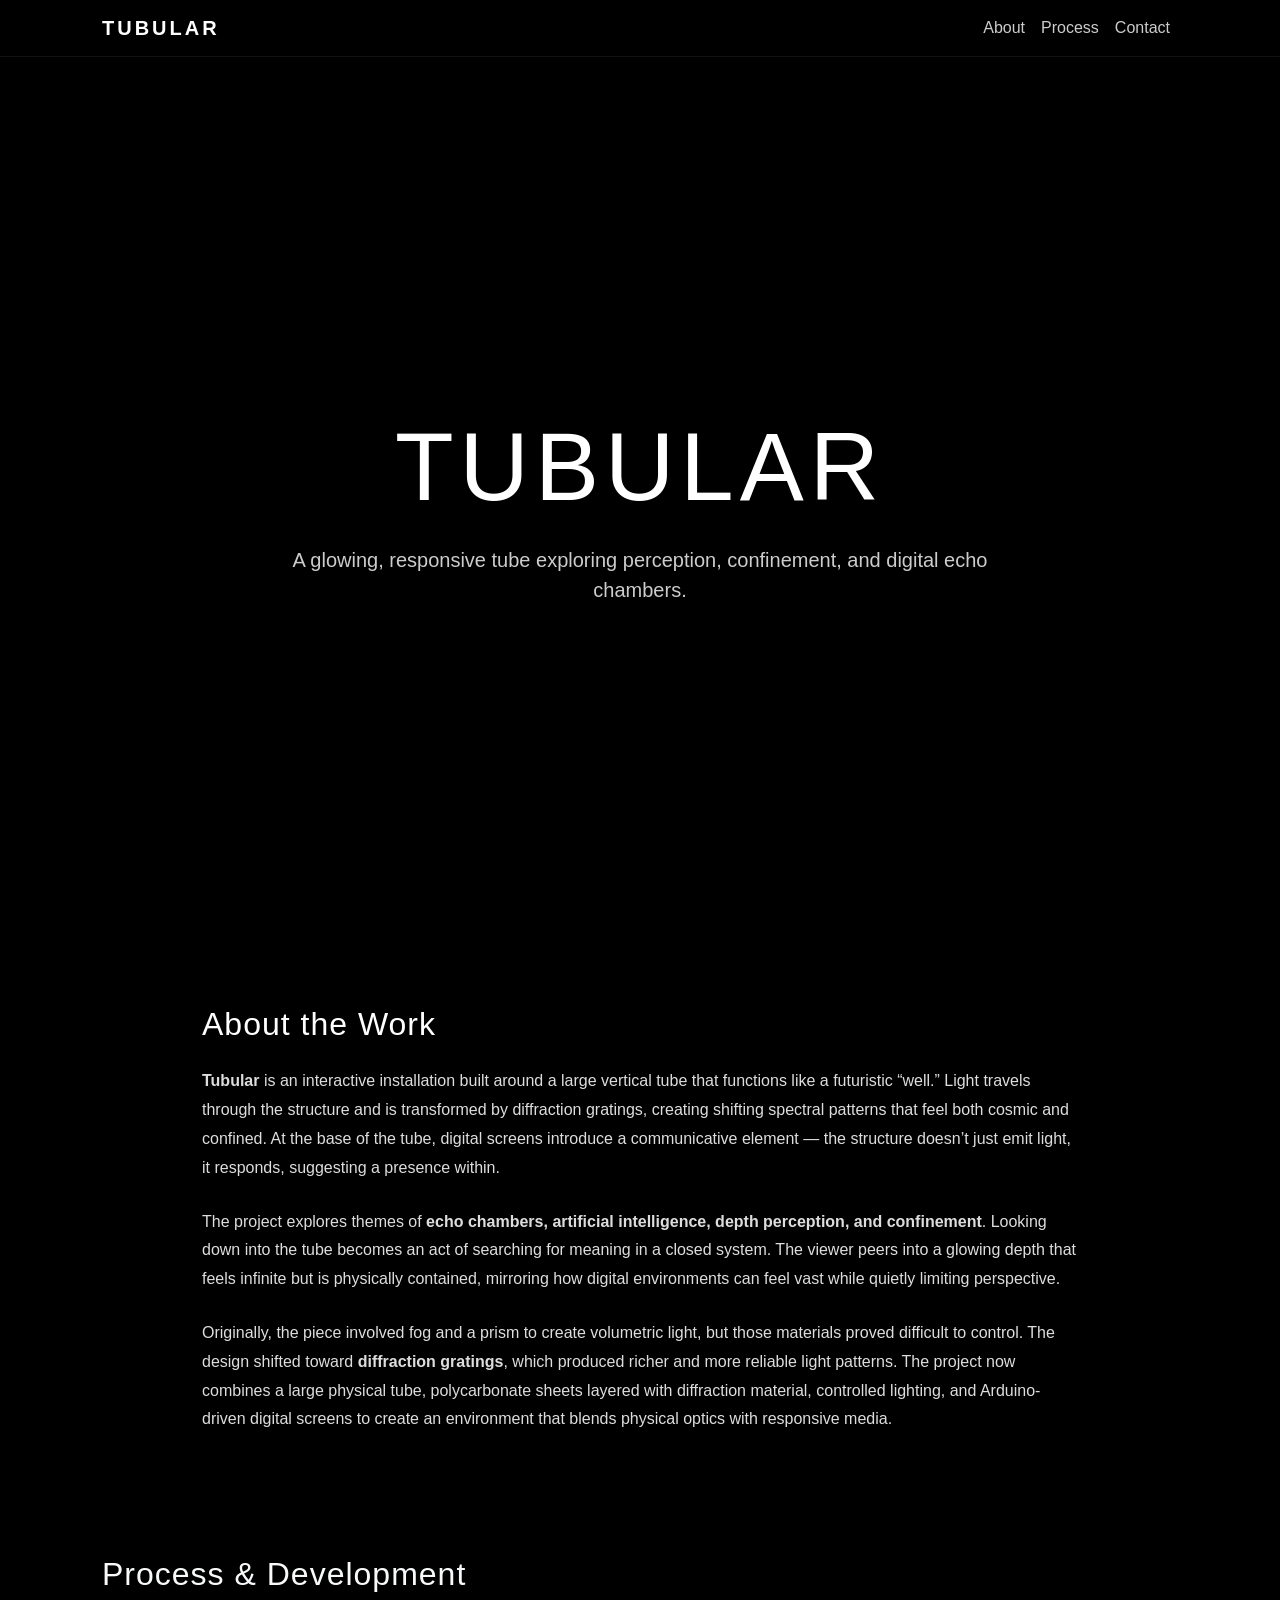
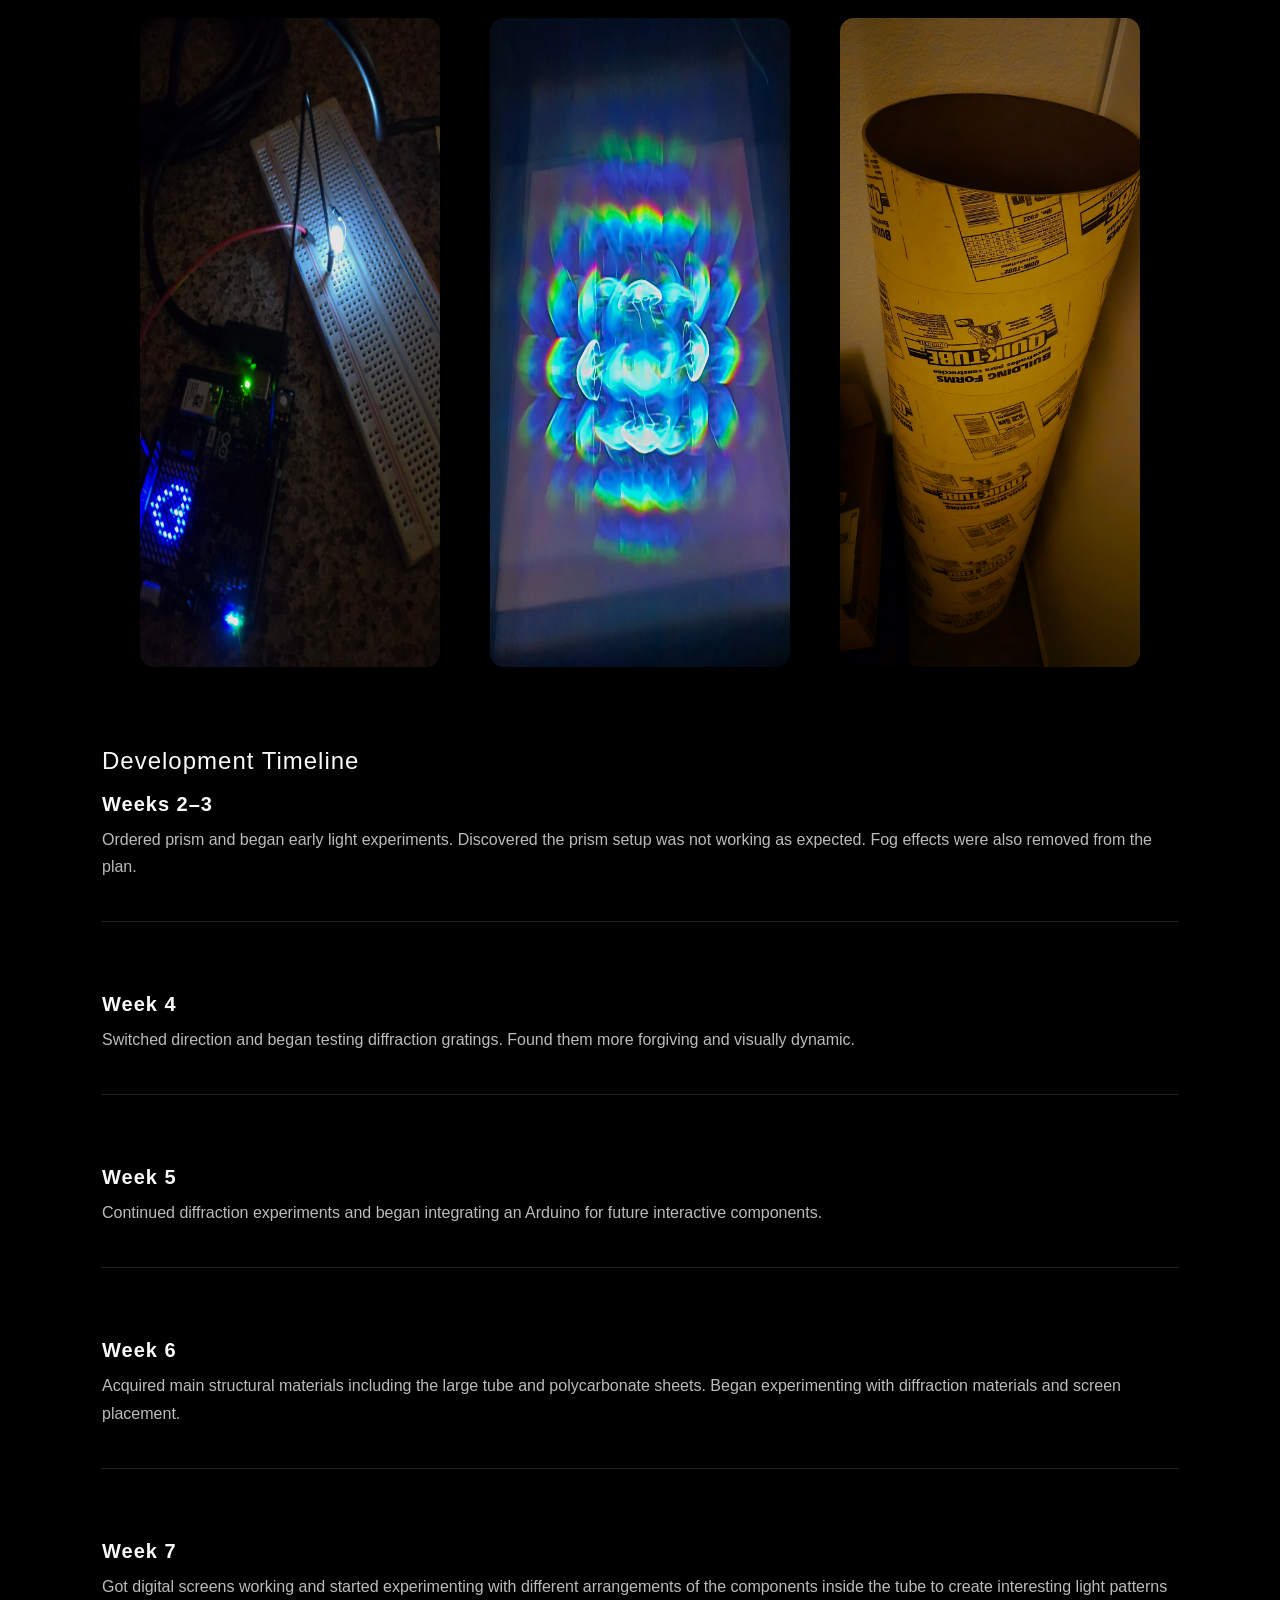
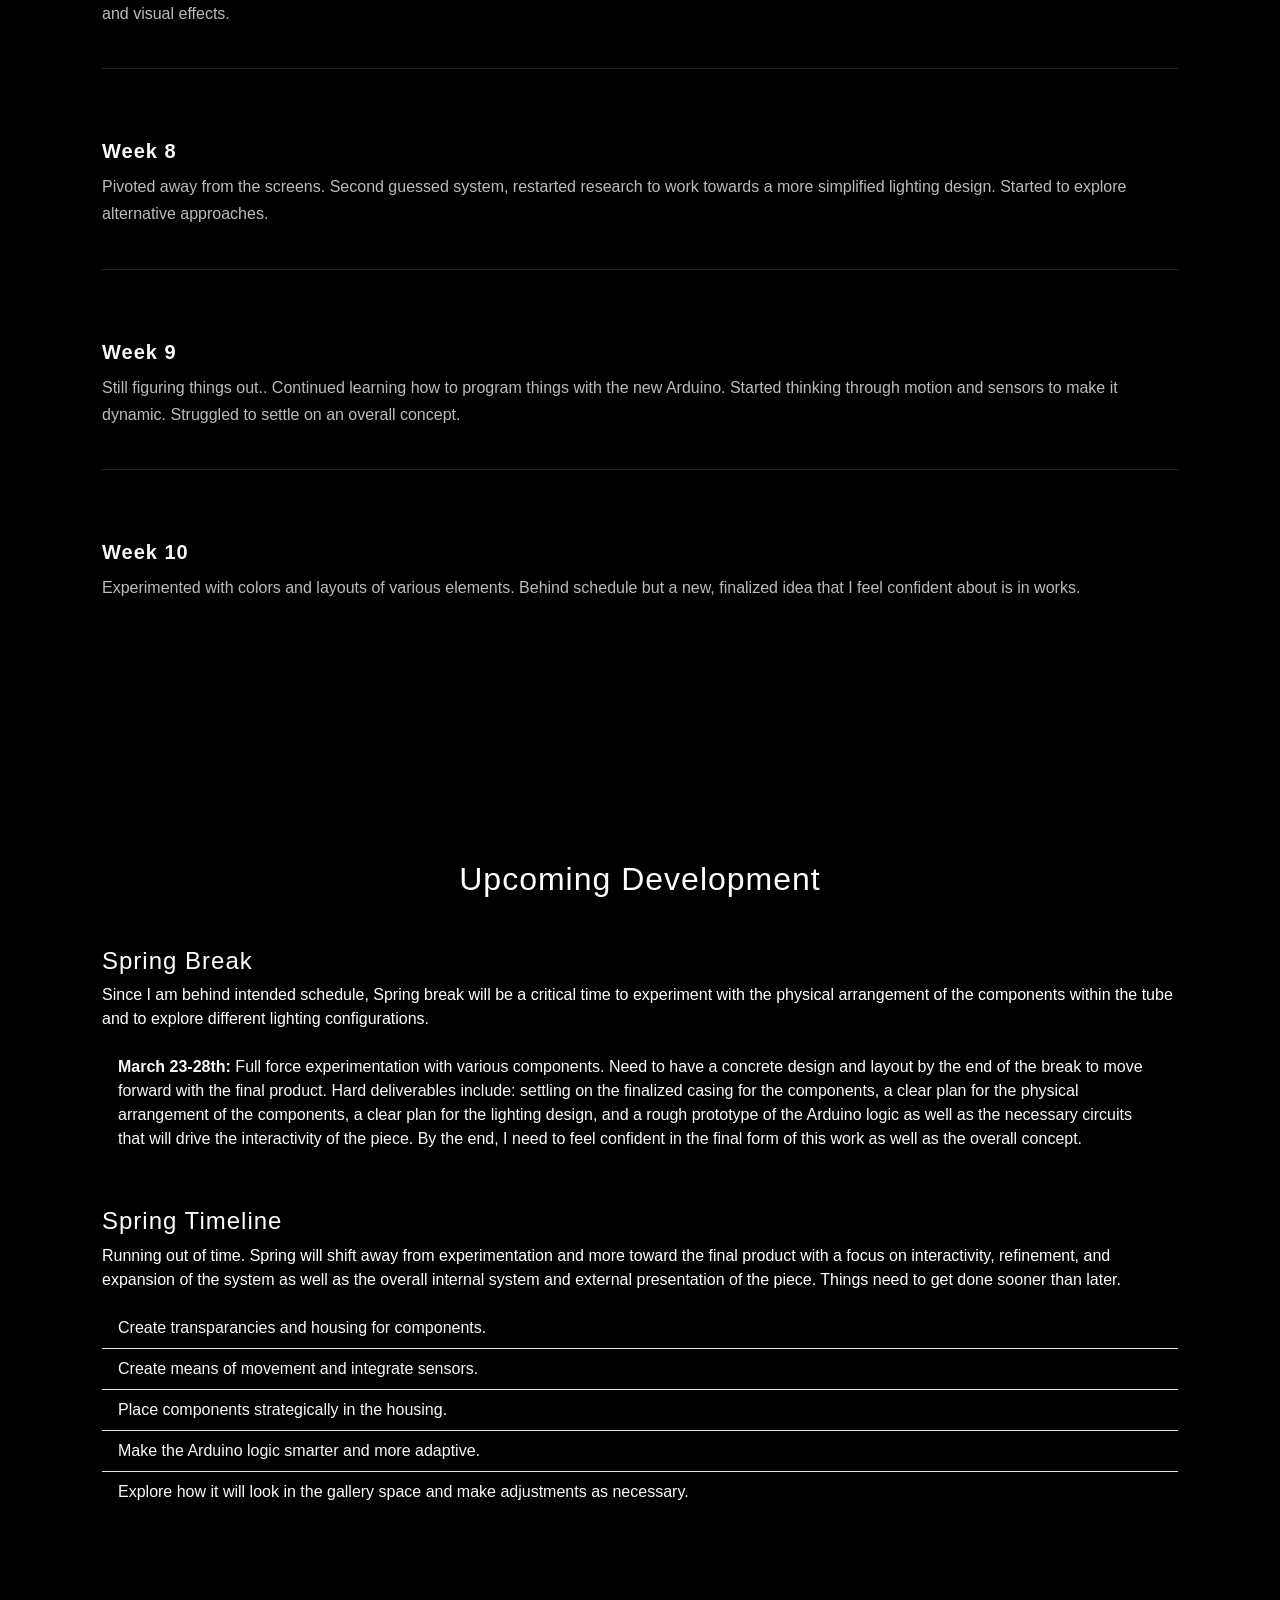
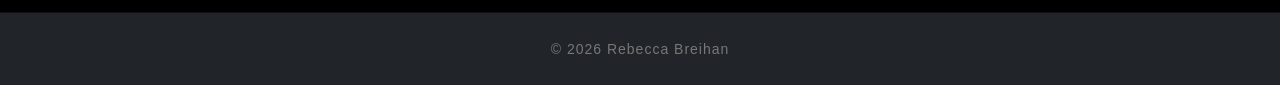
==== docs/index.html @ 59242941 "Add files via upload" ====
<!DOCTYPE html>
<html lang="en">
<head>
  <meta charset="UTF-8">
  <title>TUBULAR</title>
  <meta name="viewport" content="width=device-width, initial-scale=1">
  <link href="https://cdn.jsdelivr.net/npm/bootstrap@5.3.2/dist/css/bootstrap.min.css" rel="stylesheet">
  <link rel="stylesheet" href="styles.css">
</head>

<body>

<!-- NAVBAR -->
<nav class="navbar navbar-expand-lg navbar-dark bg-dark sticky-top">
  <div class="container">
    <a class="navbar-brand" href="#">TUBULAR</a>
    <button class="navbar-toggler" type="button" data-bs-toggle="collapse" data-bs-target="#navMenu">
      <span class="navbar-toggler-icon"></span>
    </button>
    <div class="collapse navbar-collapse" id="navMenu">
      <ul class="navbar-nav ms-auto">
        <li class="nav-item"><a class="nav-link" href="#about">About</a></li>
        <li class="nav-item"><a class="nav-link" href="#process">Process</a></li>
        <li class="nav-item"><a class="nav-link" href="#contact">Contact</a></li>
      </ul>
    </div>
  </div>
</nav>

<!-- HERO / COVER -->
<header class="hero">
  <div class="hero-overlay">
    <div class="container text-center hero-content">
      <h1 class="display-1">TUBULAR</h1>
      <p class="lead">A glowing, responsive tube exploring perception, confinement, and digital echo chambers.</p>
    </div>
  </div>
</header>


<!-- ABOUT THE WORK (WHAT / WHY / HOW COMBINED) -->
<section id="about" class="py-5">
  <div class="container">
    <h2 class="mb-4">About the Work</h2>

    <p>
      <strong>Tubular</strong> is an interactive installation built around a large vertical tube that functions like a futuristic “well.” 
      Light travels through the structure and is transformed by diffraction gratings, creating shifting spectral patterns that feel both 
      cosmic and confined. At the base of the tube, digital screens introduce a communicative element — the structure doesn’t just emit light, 
      it responds, suggesting a presence within.
    </p>

    <p>
      The project explores themes of <strong>echo chambers, artificial intelligence, depth perception, and confinement</strong>. 
      Looking down into the tube becomes an act of searching for meaning in a closed system. The viewer peers into a glowing depth that 
      feels infinite but is physically contained, mirroring how digital environments can feel vast while quietly limiting perspective.
    </p>

    <p>
      Originally, the piece involved fog and a prism to create volumetric light, but those materials proved difficult to control. 
      The design shifted toward <strong>diffraction gratings</strong>, which produced richer and more reliable light patterns. 
      The project now combines a large physical tube, polycarbonate sheets layered with diffraction material, controlled lighting, 
      and Arduino-driven digital screens to create an environment that blends physical optics with responsive media.
    </p>
  </div>
</section>


<!-- PROCESS -->
<section id="process" class="py-5 bg-black text-light">
  <div class="container">

    <h2 class="mb-4">Process & Development</h2>

    <!-- MANUALLY SCALED IMAGES -->
    <div class="process-images">
      <img src="update_2_arduino.jpg" class="process-img" alt="Early prism experiments">
      <img src="update_3_experiments.jpg" class="process-img" alt="Diffraction grating tests">
      <img src="update_3_tube.jpg" class="process-img" alt="Tube structure and materials">
    </div>

    <h4 class="mt-5 mb-3">Development Timeline</h4>

    <!-- Custom timeline (no Bootstrap list-group) -->
    <div class="timeline-item">
      <h5>Weeks 2–3</h5>
      <p>Ordered prism and began early light experiments. Discovered the prism setup was not working as expected. Fog effects were also removed from the plan.</p>
    </div>

    <div class="timeline-item">
      <h5>Week 4</h5>
      <p>Switched direction and began testing diffraction gratings. Found them more forgiving and visually dynamic.</p>
    </div>

    <div class="timeline-item">
      <h5>Week 5</h5>
      <p>Continued diffraction experiments and began integrating an Arduino for future interactive components.</p>
    </div>

    <div class="timeline-item">
      <h5>Week 6</h5>
      <p>Acquired main structural materials including the large tube and polycarbonate sheets. Began experimenting with diffraction materials and screen placement.</p>
    </div>

    <div class="timeline-item">
      <h5>Week 7</h5>
      <p>Got digital screens working and started experimenting with different arrangements of the components inside the tube to create interesting light patterns and visual effects.</p>
    </div>
    
    <div class="timeline-item">
      <h5>Week 8</h5>
      <p>Pivoted away from the screens. Second guessed system, restarted research to work towards a more simplified lighting design. Started to explore alternative approaches.</p>
    </div>

    <div class="timeline-item">
      <h5>Week 9</h5>
      <p>Still figuring things out.. Continued learning how to program things with the new Arduino. Started thinking through motion and sensors to make it dynamic. Struggled to settle on an overall concept.</p>
    </div>

    <div class="timeline-item">
      <h5>Week 10</h5>
      <p>Experimented with colors and layouts of various elements. Behind schedule but a new, finalized idea that I feel confident about is in works.</p>
    </div>

  </div>
</section>

<section id="upcoming">
  <div class="container">
    <h2 class="mb-5 text-center">Upcoming Development</h2>

    <!-- WINTER -->
    <h4 class="mt-4">Spring Break</h4>

    <p>
      Since I am behind intended schedule, Spring break will be a critical time to experiment with the physical arrangement of the components within the tube and to explore different lighting configurations.
    </p>

    <ul class="list-group list-group-flush mb-5">
      <li class="list-group-item bg-black text-light">
        <strong>March 23-28th:</strong> Full force experimentation with various components. Need to have a concrete design and layout by the end of the break to move forward with the final product.
        Hard deliverables include: settling on the finalized casing for the components, a clear plan for the physical arrangement of the components, a clear plan for the lighting design, and a rough 
        prototype of the Arduino logic as well as the necessary circuits that will drive the interactivity of the piece. By the end, I need to feel confident in the final form of this work as well as 
        the overall concept.
      </li>
    </ul>


    <!-- SPRING -->
    <h4>Spring Timeline</h4>

    <p>
      Running out of time. Spring will shift away from experimentation and more toward the final product with a focus on interactivity,
      refinement, and expansion of the system as well as the overall internal system and external presentation of the piece. Things need to get done sooner than later.
    </p>

    <ul class="list-group list-group-flush">
      <li class="list-group-item bg-black text-light">
        Create transparancies and housing for components.
      </li>
      <li class="list-group-item bg-black text-light">
        Create means of movement and integrate sensors.
      </li>
      <li class="list-group-item bg-black text-light">
        Place components strategically in the housing.
      </li>
      <li class="list-group-item bg-black text-light">
        Make the Arduino logic smarter and more adaptive.
      </li>
      <li class="list-group-item bg-black text-light">
        Explore how it will look in the gallery space and make adjustments as necessary.
      </li>
    </ul>

  </div>
</section>


<!-- FOOTER -->
<footer class="py-4 bg-dark text-light text-center">
  <small>© 2026 Rebecca Breihan</small>
</footer>

<!-- Bootstrap JS -->
<script src="https://cdn.jsdelivr.net/npm/bootstrap@5.3.2/dist/js/bootstrap.bundle.min.js"></script>
</body>
</html>
---- docs/styles.css ----
* {
  box-sizing: border-box;
}

html, body {
  margin: 0;
  padding: 0;
  background-color: black;
  color: white;
  font-family: Arial, Helvetica, sans-serif;
  scroll-behavior: smooth;
}

section {
  background-color: black !important;
  color: white;
  padding: 100px 0;
}

.container {
  max-width: 1100px;
}

h1, h2, h3, h4, h5 {
  letter-spacing: 1px;
}

/* navbar*/

.navbar {
  background-color: rgba(0, 0, 0, 0.95) !important;
  border-bottom: 1px solid #111;
}

.navbar-brand {
  letter-spacing: 3px;
  font-weight: bold;
}

.nav-link {
  color: #ccc !important;
  transition: color 0.3s ease;
}

.nav-link:hover {
  color: white !important;
}

/* hero section */

.hero {
  height: 100vh;
  background: url("hero.jpg") center center / cover no-repeat;
  position: relative;
  display: flex;
  align-items: center;
  justify-content: center;
}

.hero-overlay {
  background: rgba(0, 0, 0, 0.65);
  width: 100%;
  height: 100%;
  display: flex;
  align-items: center;
  justify-content: center;
}

.hero-content {
  text-align: center;
}

.hero-content h1 {
  font-size: clamp(3rem, 8vw, 6rem);
  letter-spacing: 6px;
  margin-bottom: 20px;
}

.hero-content p {
  font-size: 1.25rem;
  max-width: 700px;
  margin: auto;
  color: #ccc;
}

/* about */

#about {
  max-width: 900px;
  margin: auto;
  line-height: 1.8;
}

#about p {
  color: #ddd;
  margin-bottom: 25px;
}

/* process images */

.process-images {
  display: flex;
  justify-content: center;
  gap: 50px;
  flex-wrap: wrap;
  margin-bottom: 80px;
}

/*image scaling */
.process-img {
  width: 300px;
  height: auto;
  border-radius: 14px;
  transition: transform 0.4s ease, opacity 0.4s ease;
  opacity: 0.9;
}

.process-img:hover {
  transform: scale(1.05);
  opacity: 1;
}

/* timeline */

.timeline-item {
  margin-bottom: 70px;
  padding-bottom: 25px;
  border-bottom: 1px solid #222;
}

.timeline-item:last-child {
  border-bottom: none;
}

.timeline-item h5 {
  font-weight: 600;
  margin-bottom: 10px;
  letter-spacing: 1px;
}

.timeline-item p {
  color: #bbb;
  line-height: 1.7;
}

/* footer */

footer {
  background-color: black;
  border-top: 1px solid #111;
  text-align: center;
  padding: 30px 0;
}

footer small {
  color: #777;
  letter-spacing: 1px;
}

/* responsivity */

@media (max-width: 768px) {
  section {
    padding: 70px 0;
  }

  .process-img {
    width: 85%;
  }

  .hero-content h1 {
    letter-spacing: 3px;
  }
}
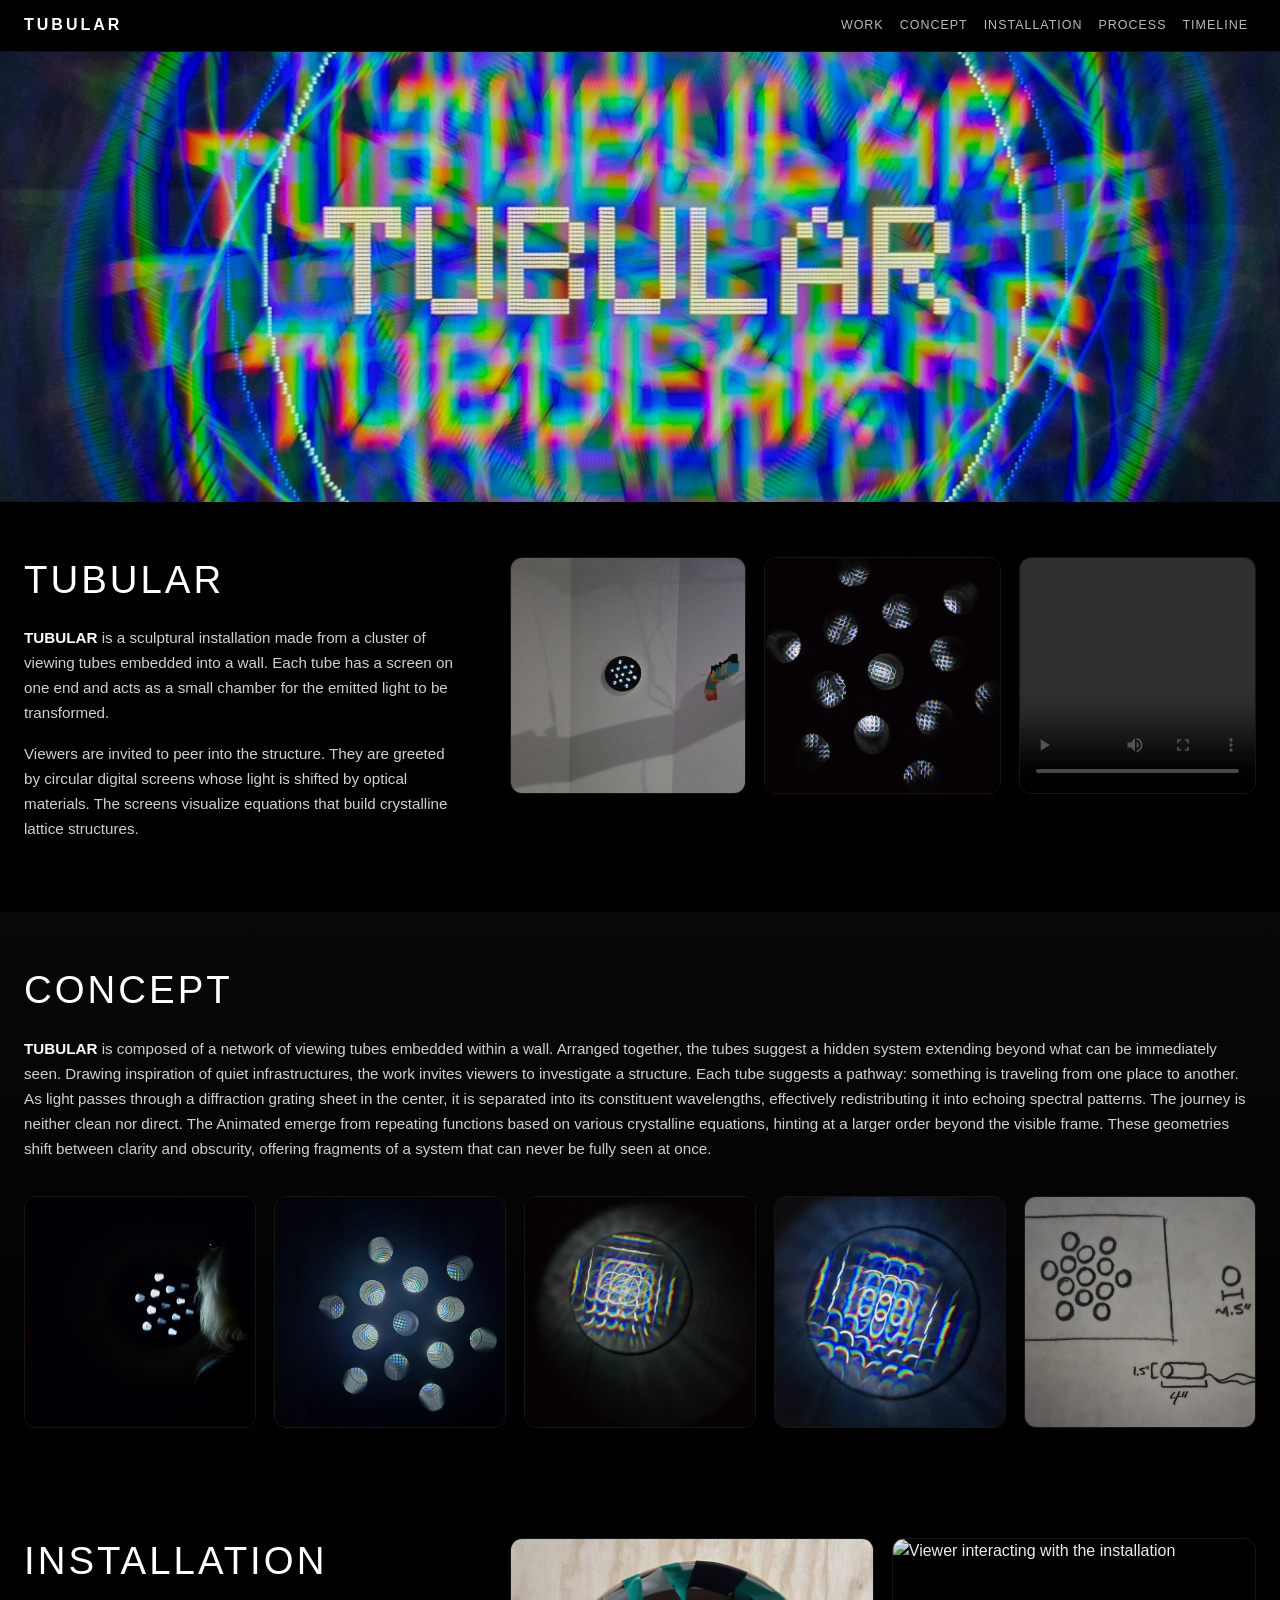
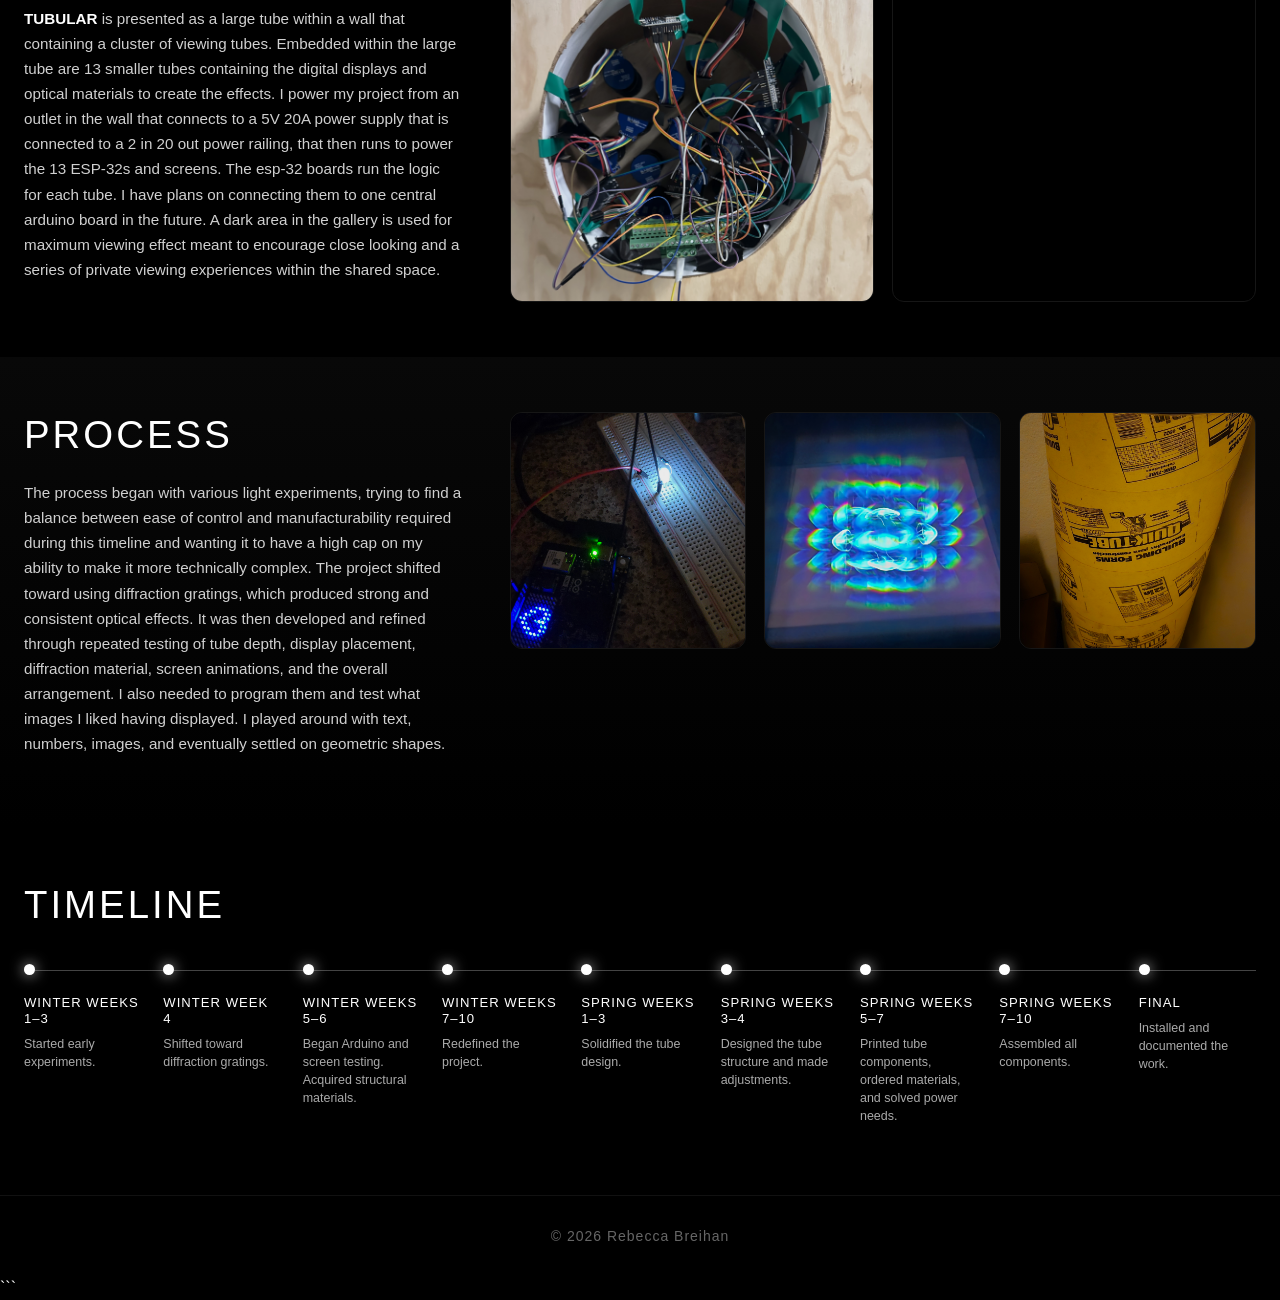
==== commit e29f3730: "Add files via upload" ====
--- a/docs/index.html
+++ b/docs/index.html
@@ -2,186 +2,210 @@
 <html lang="en">
 <head>
   <meta charset="UTF-8">
-  <title>TUBULAR</title>
+  <title>TUBULAR | Rebecca Breihan</title>
   <meta name="viewport" content="width=device-width, initial-scale=1">
+
   <link href="https://cdn.jsdelivr.net/npm/bootstrap@5.3.2/dist/css/bootstrap.min.css" rel="stylesheet">
   <link rel="stylesheet" href="styles.css">
 </head>
 
 <body>
 
-<!-- NAVBAR -->
-<nav class="navbar navbar-expand-lg navbar-dark bg-dark sticky-top">
-  <div class="container">
+<nav class="navbar navbar-expand-lg navbar-dark sticky-top">
+  <div class="container-fluid px-4">
     <a class="navbar-brand" href="#">TUBULAR</a>
+
     <button class="navbar-toggler" type="button" data-bs-toggle="collapse" data-bs-target="#navMenu">
       <span class="navbar-toggler-icon"></span>
     </button>
+
     <div class="collapse navbar-collapse" id="navMenu">
       <ul class="navbar-nav ms-auto">
-        <li class="nav-item"><a class="nav-link" href="#about">About</a></li>
+        <li class="nav-item"><a class="nav-link" href="#completed">Work</a></li>
+        <li class="nav-item"><a class="nav-link" href="#why">Concept</a></li>
+        <li class="nav-item"><a class="nav-link" href="#installation">Installation</a></li>
         <li class="nav-item"><a class="nav-link" href="#process">Process</a></li>
-        <li class="nav-item"><a class="nav-link" href="#contact">Contact</a></li>
+        <li class="nav-item"><a class="nav-link" href="#timeline">Timeline</a></li>
       </ul>
     </div>
   </div>
 </nav>
 
-<!-- HERO / COVER -->
 <header class="hero">
-  <div class="hero-overlay">
-    <div class="container text-center hero-content">
-      <h1 class="display-1">TUBULAR</h1>
-      <p class="lead">A glowing, responsive tube exploring perception, confinement, and digital echo chambers.</p>
-    </div>
-  </div>
+  <div class="hero-overlay"></div>
 </header>
 
-
-<!-- ABOUT THE WORK (WHAT / WHY / HOW COMBINED) -->
-<section id="about" class="py-5">
-  <div class="container">
-    <h2 class="mb-4">About the Work</h2>
-
-    <p>
-      <strong>Tubular</strong> is an interactive installation built around a large vertical tube that functions like a futuristic “well.” 
-      Light travels through the structure and is transformed by diffraction gratings, creating shifting spectral patterns that feel both 
-      cosmic and confined. At the base of the tube, digital screens introduce a communicative element — the structure doesn’t just emit light, 
-      it responds, suggesting a presence within.
-    </p>
-
-    <p>
-      The project explores themes of <strong>echo chambers, artificial intelligence, depth perception, and confinement</strong>. 
-      Looking down into the tube becomes an act of searching for meaning in a closed system. The viewer peers into a glowing depth that 
-      feels infinite but is physically contained, mirroring how digital environments can feel vast while quietly limiting perspective.
-    </p>
-
-    <p>
-      Originally, the piece involved fog and a prism to create volumetric light, but those materials proved difficult to control. 
-      The design shifted toward <strong>diffraction gratings</strong>, which produced richer and more reliable light patterns. 
-      The project now combines a large physical tube, polycarbonate sheets layered with diffraction material, controlled lighting, 
-      and Arduino-driven digital screens to create an environment that blends physical optics with responsive media.
-    </p>
-  </div>
-</section>
-
-
-<!-- PROCESS -->
-<section id="process" class="py-5 bg-black text-light">
-  <div class="container">
-
-    <h2 class="mb-4">Process & Development</h2>
-
-    <!-- MANUALLY SCALED IMAGES -->
-    <div class="process-images">
-      <img src="update_2_arduino.jpg" class="process-img" alt="Early prism experiments">
-      <img src="update_3_experiments.jpg" class="process-img" alt="Diffraction grating tests">
-      <img src="update_3_tube.jpg" class="process-img" alt="Tube structure and materials">
-    </div>
-
-    <h4 class="mt-5 mb-3">Development Timeline</h4>
-
-    <!-- Custom timeline (no Bootstrap list-group) -->
-    <div class="timeline-item">
-      <h5>Weeks 2–3</h5>
-      <p>Ordered prism and began early light experiments. Discovered the prism setup was not working as expected. Fog effects were also removed from the plan.</p>
-    </div>
-
-    <div class="timeline-item">
-      <h5>Week 4</h5>
-      <p>Switched direction and began testing diffraction gratings. Found them more forgiving and visually dynamic.</p>
-    </div>
-
-    <div class="timeline-item">
-      <h5>Week 5</h5>
-      <p>Continued diffraction experiments and began integrating an Arduino for future interactive components.</p>
-    </div>
-
-    <div class="timeline-item">
-      <h5>Week 6</h5>
-      <p>Acquired main structural materials including the large tube and polycarbonate sheets. Began experimenting with diffraction materials and screen placement.</p>
-    </div>
-
-    <div class="timeline-item">
-      <h5>Week 7</h5>
-      <p>Got digital screens working and started experimenting with different arrangements of the components inside the tube to create interesting light patterns and visual effects.</p>
-    </div>
-    
-    <div class="timeline-item">
-      <h5>Week 8</h5>
-      <p>Pivoted away from the screens. Second guessed system, restarted research to work towards a more simplified lighting design. Started to explore alternative approaches.</p>
-    </div>
-
-    <div class="timeline-item">
-      <h5>Week 9</h5>
-      <p>Still figuring things out.. Continued learning how to program things with the new Arduino. Started thinking through motion and sensors to make it dynamic. Struggled to settle on an overall concept.</p>
-    </div>
-
-    <div class="timeline-item">
-      <h5>Week 10</h5>
-      <p>Experimented with colors and layouts of various elements. Behind schedule but a new, finalized idea that I feel confident about is in works.</p>
-    </div>
-
-  </div>
-</section>
-
-<section id="upcoming">
-  <div class="container">
-    <h2 class="mb-5 text-center">Upcoming Development</h2>
-
-    <!-- WINTER -->
-    <h4 class="mt-4">Spring Break</h4>
-
-    <p>
-      Since I am behind intended schedule, Spring break will be a critical time to experiment with the physical arrangement of the components within the tube and to explore different lighting configurations.
-    </p>
-
-    <ul class="list-group list-group-flush mb-5">
-      <li class="list-group-item bg-black text-light">
-        <strong>March 23-28th:</strong> Full force experimentation with various components. Need to have a concrete design and layout by the end of the break to move forward with the final product.
-        Hard deliverables include: settling on the finalized casing for the components, a clear plan for the physical arrangement of the components, a clear plan for the lighting design, and a rough 
-        prototype of the Arduino logic as well as the necessary circuits that will drive the interactivity of the piece. By the end, I need to feel confident in the final form of this work as well as 
-        the overall concept.
-      </li>
-    </ul>
-
-
-    <!-- SPRING -->
-    <h4>Spring Timeline</h4>
-
-    <p>
-      Running out of time. Spring will shift away from experimentation and more toward the final product with a focus on interactivity,
-      refinement, and expansion of the system as well as the overall internal system and external presentation of the piece. Things need to get done sooner than later.
-    </p>
-
-    <ul class="list-group list-group-flush">
-      <li class="list-group-item bg-black text-light">
-        Create transparancies and housing for components.
-      </li>
-      <li class="list-group-item bg-black text-light">
-        Create means of movement and integrate sensors.
-      </li>
-      <li class="list-group-item bg-black text-light">
-        Place components strategically in the housing.
-      </li>
-      <li class="list-group-item bg-black text-light">
-        Make the Arduino logic smarter and more adaptive.
-      </li>
-      <li class="list-group-item bg-black text-light">
-        Explore how it will look in the gallery space and make adjustments as necessary.
-      </li>
-    </ul>
-
-  </div>
-</section>
-
-
-<!-- FOOTER -->
-<footer class="py-4 bg-dark text-light text-center">
+<section id="completed">
+  <div class="container-fluid px-4 section-row">
+    <div class="section-text">
+      <div class="section-heading">
+        <h2>TUBULAR</h2>
+      </div>
+
+      <p>
+        <strong>TUBULAR</strong> is a sculptural installation made from a cluster of viewing tubes embedded into a wall.
+        Each tube has a screen on one end and acts as a small chamber for the emitted light to be transformed.
+      </p>
+
+      <p>
+        Viewers are invited to peer into the structure. They are greeted by circular digital screens whose light is shifted by optical materials.
+        The screens visualize equations that build crystalline lattice structures.
+      </p>
+    </div>
+
+    <div class="media-grid">
+      <img src="completed_1.jpg" alt="Completed installation view">
+      <img src="completed_2.jpg" alt="Close-up of viewing tubes">
+
+      <video class="grid-video" controls playsinline>
+        <source src="completed_3.mp4" type="video/mp4">
+        Your browser does not support the video tag.
+      </video>
+    </div>
+  </div>
+</section>
+
+<section id="why" class="section-dark">
+  <div class="container-fluid px-4">
+
+    <div class="concept-top">
+      <div class="concept-copy">
+        <div class="section-heading">
+          <h2>Concept</h2>
+        </div>
+
+        <p>
+          <strong>TUBULAR</strong> is composed of a network of viewing tubes embedded within a wall.
+          Arranged together, the tubes suggest a hidden system extending beyond what can be immediately seen.
+          Drawing inspiration of quiet infrastructures, the work invites viewers to investigate a structure.
+          Each tube suggests a pathway: something is traveling from one place to another.
+          As light passes through a diffraction grating sheet in the center, it is separated into its constituent wavelengths, effectively redistributing it into echoing spectral patterns.
+          The journey is neither clean nor direct.
+          The Animated emerge from repeating functions based on various crystalline equations, hinting at a larger order beyond the visible frame.
+          These geometries shift between clarity and obscurity, offering fragments of a system that can never be fully seen at once.
+        </p>
+      </div>
+
+    <div class="concept-grid">
+      <img src="concept_1.jpg" alt="Concept image 1">
+      <img src="concept_2.jpg" alt="Concept image 2">
+      <img src="concept_3.jpg" alt="Concept image 3">
+      <img src="concept_4.jpg" alt="Concept image 4">
+      <img src="concept_5.jpg" alt="Concept image 5">
+    </div>
+
+  </div>
+</section>
+
+
+<section id="installation">
+  <div class="container-fluid px-4 section-row">
+    <div class="section-text">
+      <div class="section-heading">
+        <h2>Installation</h2>
+      </div>
+
+      <p>
+        <strong>TUBULAR</strong> is presented as a large tube within a wall that containing a cluster of viewing tubes.
+        Embedded within the large tube are 13 smaller tubes containing the digital displays and optical materials to create the effects.
+        I power my project from an outlet in the wall that connects to a 5V 20A power supply that is connected to a 2 in 20 out power railing, that then runs to power the 13 ESP-32s and screens.
+        The esp-32 boards run the logic for each tube. I have plans on connecting them to one central arduino board in the future.
+        A dark area in the gallery is used for maximum viewing effect meant to encourage close looking and a series of private viewing experiences within the shared space.
+      </p>
+
+    </div>
+
+    <div class="media-grid large">
+      <img src="installation_1.jpg" alt="Full gallery installation">
+      <img src="installation_2.jpg" alt="Viewer interacting with the installation">
+    </div>
+  </div>
+</section>
+
+<section id="process" class="section-dark">
+  <div class="container-fluid px-4 section-row">
+    <div class="section-text">
+      <div class="section-heading">
+        <h2>Process</h2>
+      </div>
+
+      <p>
+        The process began with various light experiments, trying to find a balance between ease of control and manufacturability required during this timeline and wanting it to have a high cap on my ability to make it more technically complex.
+        The project shifted toward using diffraction gratings, which produced strong and consistent optical effects. It was then developed and refined through repeated testing of tube depth, display placement, diffraction material, screen animations,
+        and the overall arrangement. I also needed to program them and test what images I liked having displayed. I played around with text, numbers, images, and eventually settled on geometric shapes.
+      </p>
+
+    </div>
+
+    <div class="media-grid">
+      <img src="update_2_arduino.jpg" alt="Arduino and screen testing">
+      <img src="update_3_experiments.jpg" alt="Diffraction grating experiments">
+      <img src="update_3_tube.jpg" alt="Tube structure and materials">
+    </div>
+  </div>
+</section>
+
+<section id="timeline">
+  <div class="container-fluid px-4">
+    <div class="section-heading">
+      <h2>Timeline</h2>
+    </div>
+
+    <div class="timeline">
+      <div class="timeline-item">
+        <h5>Winter Weeks 1–3</h5>
+        <p>Started early experiments.</p>
+      </div>
+
+      <div class="timeline-item">
+        <h5>Winter Week 4</h5>
+        <p>Shifted toward diffraction gratings.</p>
+      </div>
+
+      <div class="timeline-item">
+        <h5>Winter Weeks 5–6</h5>
+        <p>Began Arduino and screen testing. Acquired structural materials.</p>
+      </div>
+
+      <div class="timeline-item">
+        <h5>Winter Weeks 7–10</h5>
+        <p>Redefined the project.</p>
+      </div>
+
+      <div class="timeline-item">
+        <h5>Spring Weeks 1–3</h5>
+        <p>Solidified the tube design.</p>
+      </div>
+
+      <div class="timeline-item">
+        <h5>Spring Weeks 3–4</h5>
+        <p>Designed the tube structure and made adjustments.</p>
+      </div>
+
+      <div class="timeline-item">
+        <h5>Spring Weeks 5–7</h5>
+        <p>Printed tube components, ordered materials, and solved power needs.</p>
+      </div>
+
+      <div class="timeline-item">
+        <h5>Spring Weeks 7–10</h5>
+        <p>Assembled all components.</p>
+      </div>
+
+      <div class="timeline-item">
+        <h5>Final</h5>
+        <p>Installed and documented the work.</p>
+      </div>
+    </div>
+  </div>
+</section>
+
+<footer>
   <small>© 2026 Rebecca Breihan</small>
 </footer>
 
-<!-- Bootstrap JS -->
 <script src="https://cdn.jsdelivr.net/npm/bootstrap@5.3.2/dist/js/bootstrap.bundle.min.js"></script>
+
 </body>
 </html>
+```
--- a/docs/styles.css
+++ b/docs/styles.css
@@ -1,176 +1,284 @@
-
-
 * {
   box-sizing: border-box;
 }
 
-html, body {
+html,
+body {
   margin: 0;
   padding: 0;
-  background-color: black;
-  color: white;
+  background: #000;
+  color: #fff;
   font-family: Arial, Helvetica, sans-serif;
   scroll-behavior: smooth;
 }
 
-section {
-  background-color: black !important;
-  color: white;
-  padding: 100px 0;
-}
-
-.container {
-  max-width: 1100px;
-}
-
-h1, h2, h3, h4, h5 {
-  letter-spacing: 1px;
-}
-
-/* navbar*/
+body {
+  overflow-x: hidden;
+}
+
+.container-fluid {
+  max-width: 1320px;
+}
+
+/* NAVBAR */
 
 .navbar {
-  background-color: rgba(0, 0, 0, 0.95) !important;
+  background: rgba(0, 0, 0, 0.94);
   border-bottom: 1px solid #111;
+  backdrop-filter: blur(10px);
 }
 
 .navbar-brand {
   letter-spacing: 3px;
-  font-weight: bold;
+  font-weight: 600;
+  font-size: 1rem;
 }
 
 .nav-link {
-  color: #ccc !important;
+  color: #bbb !important;
+  font-size: 0.78rem;
+  letter-spacing: 1px;
+  text-transform: uppercase;
   transition: color 0.3s ease;
 }
 
 .nav-link:hover {
-  color: white !important;
-}
-
-/* hero section */
+  color: #fff !important;
+}
+
+/* HERO */
 
 .hero {
-  height: 100vh;
-  background: url("hero.jpg") center center / cover no-repeat;
-  position: relative;
-  display: flex;
-  align-items: center;
-  justify-content: center;
+  height: 50vh;
+  min-height: 380px;
+  background: url("tubular.jpg") center center / cover no-repeat;
 }
 
 .hero-overlay {
-  background: rgba(0, 0, 0, 0.65);
   width: 100%;
   height: 100%;
-  display: flex;
-  align-items: center;
-  justify-content: center;
-}
-
-.hero-content {
-  text-align: center;
-}
-
-.hero-content h1 {
-  font-size: clamp(3rem, 8vw, 6rem);
-  letter-spacing: 6px;
-  margin-bottom: 20px;
-}
-
-.hero-content p {
-  font-size: 1.25rem;
-  max-width: 700px;
-  margin: auto;
-  color: #ccc;
-}
-
-/* about */
-
-#about {
+  background: rgba(0, 0, 0, 0.08);
+}
+
+/* SECTIONS */
+
+section {
+  padding: 55px 0;
+  background: #000;
+}
+
+.section-dark {
+  background: linear-gradient(180deg, #080808 0%, #000 100%);
+}
+
+.section-row {
+  display: grid;
+  grid-template-columns: 0.85fr 1.45fr;
+  gap: 48px;
+  align-items: start;
+}
+
+.section-text {
+  max-width: 520px;
+}
+
+.wide-text {
   max-width: 900px;
-  margin: auto;
-  line-height: 1.8;
-}
-
-#about p {
-  color: #ddd;
-  margin-bottom: 25px;
-}
-
-/* process images */
-
-.process-images {
-  display: flex;
-  justify-content: center;
-  gap: 50px;
-  flex-wrap: wrap;
-  margin-bottom: 80px;
-}
-
-/*image scaling */
-.process-img {
-  width: 300px;
-  height: auto;
-  border-radius: 14px;
-  transition: transform 0.4s ease, opacity 0.4s ease;
-  opacity: 0.9;
-}
-
-.process-img:hover {
-  transform: scale(1.05);
+}
+
+.section-heading {
+  margin-bottom: 22px;
+}
+
+.section-heading h2 {
+  font-size: clamp(1.8rem, 3vw, 3rem);
+  font-weight: 500;
+  letter-spacing: 3px;
+  text-transform: uppercase;
+  margin: 0;
+}
+
+p {
+  color: #d0d0d0;
+  line-height: 1.65;
+  font-size: 0.95rem;
+  margin-bottom: 16px;
+}
+
+strong {
+  color: #fff;
+}
+
+/* MEDIA GRIDS */
+
+.media-grid {
+  display: grid;
+  grid-template-columns: repeat(3, 1fr);
+  gap: 18px;
+  margin-top: 0;
+}
+
+.media-grid.large {
+  grid-template-columns: repeat(2, 1fr);
+}
+
+.media-grid img,
+.media-grid video {
+  width: 100%;
+  aspect-ratio: 1 / 1;
+  object-fit: cover;
+  border-radius: 12px;
+  border: 1px solid #181818;
+  background: #000;
+  opacity: 0.92;
+  transition: transform 0.35s ease, opacity 0.35s ease;
+}
+
+.media-grid img:hover,
+.media-grid video:hover {
+  transform: scale(1.015);
   opacity: 1;
 }
 
-/* timeline */
+/* CONCEPT IMAGE STRIP */
+
+.concept-grid {
+  display: grid;
+  grid-template-columns: repeat(5, 1fr);
+  gap: 18px;
+  margin-top: 35px;
+}
+
+.concept-grid img {
+  width: 100%;
+  aspect-ratio: 1 / 1;
+  object-fit: cover;
+  border-radius: 12px;
+  border: 1px solid #181818;
+  background: #000;
+  opacity: 0.92;
+  transition: transform 0.35s ease, opacity 0.35s ease;
+}
+
+.concept-grid img:hover {
+  transform: scale(1.015);
+  opacity: 1;
+}
+
+/* TIMELINE */
+
+#timeline {
+  padding-bottom: 70px;
+}
+
+.timeline {
+  display: grid;
+  grid-template-columns: repeat(9, 1fr);
+  gap: 22px;
+  margin-top: 42px;
+  padding-top: 24px;
+  border-top: 1px solid #444;
+}
 
 .timeline-item {
-  margin-bottom: 70px;
-  padding-bottom: 25px;
-  border-bottom: 1px solid #222;
-}
-
-.timeline-item:last-child {
-  border-bottom: none;
+  position: relative;
+}
+
+.timeline-item::before {
+  content: "";
+  position: absolute;
+  top: -31px;
+  left: 0;
+  width: 11px;
+  height: 11px;
+  background: #fff;
+  border-radius: 50%;
+  box-shadow: 0 0 14px rgba(255, 255, 255, 0.8);
 }
 
 .timeline-item h5 {
-  font-weight: 600;
-  margin-bottom: 10px;
+  color: #fff;
+  font-size: 0.82rem;
   letter-spacing: 1px;
+  text-transform: uppercase;
+  margin-bottom: 8px;
 }
 
 .timeline-item p {
-  color: #bbb;
-  line-height: 1.7;
-}
-
-/* footer */
+  color: #aaa;
+  font-size: 0.78rem;
+  line-height: 1.45;
+  margin: 0;
+}
+
+/* FOOTER */
 
 footer {
-  background-color: black;
   border-top: 1px solid #111;
   text-align: center;
-  padding: 30px 0;
+  padding: 28px 0;
 }
 
 footer small {
-  color: #777;
+  color: #666;
   letter-spacing: 1px;
 }
 
-/* responsivity */
+/* RESPONSIVE */
+
+@media (max-width: 1000px) {
+  .section-row {
+    grid-template-columns: 1fr;
+    gap: 30px;
+  }
+
+  .section-text,
+  .wide-text {
+    max-width: 760px;
+  }
+
+  .concept-grid {
+    grid-template-columns: repeat(3, 1fr);
+  }
+
+  .timeline {
+    grid-template-columns: repeat(3, 1fr);
+    row-gap: 45px;
+  }
+}
 
 @media (max-width: 768px) {
+  .hero {
+    height: 44vh;
+    min-height: 300px;
+  }
+
   section {
-    padding: 70px 0;
-  }
-
-  .process-img {
-    width: 85%;
-  }
-
-  .hero-content h1 {
-    letter-spacing: 3px;
-  }
-}
+    padding: 45px 0;
+  }
+
+  .media-grid,
+  .media-grid.large {
+    grid-template-columns: 1fr;
+  }
+
+  .concept-grid {
+    grid-template-columns: repeat(2, 1fr);
+  }
+
+  .timeline {
+    grid-template-columns: 1fr;
+    border-top: none;
+    padding-top: 0;
+  }
+
+  .timeline-item {
+    border-left: 1px solid #333;
+    padding-left: 24px;
+  }
+
+  .timeline-item::before {
+    top: 4px;
+    left: -6px;
+  }
+}
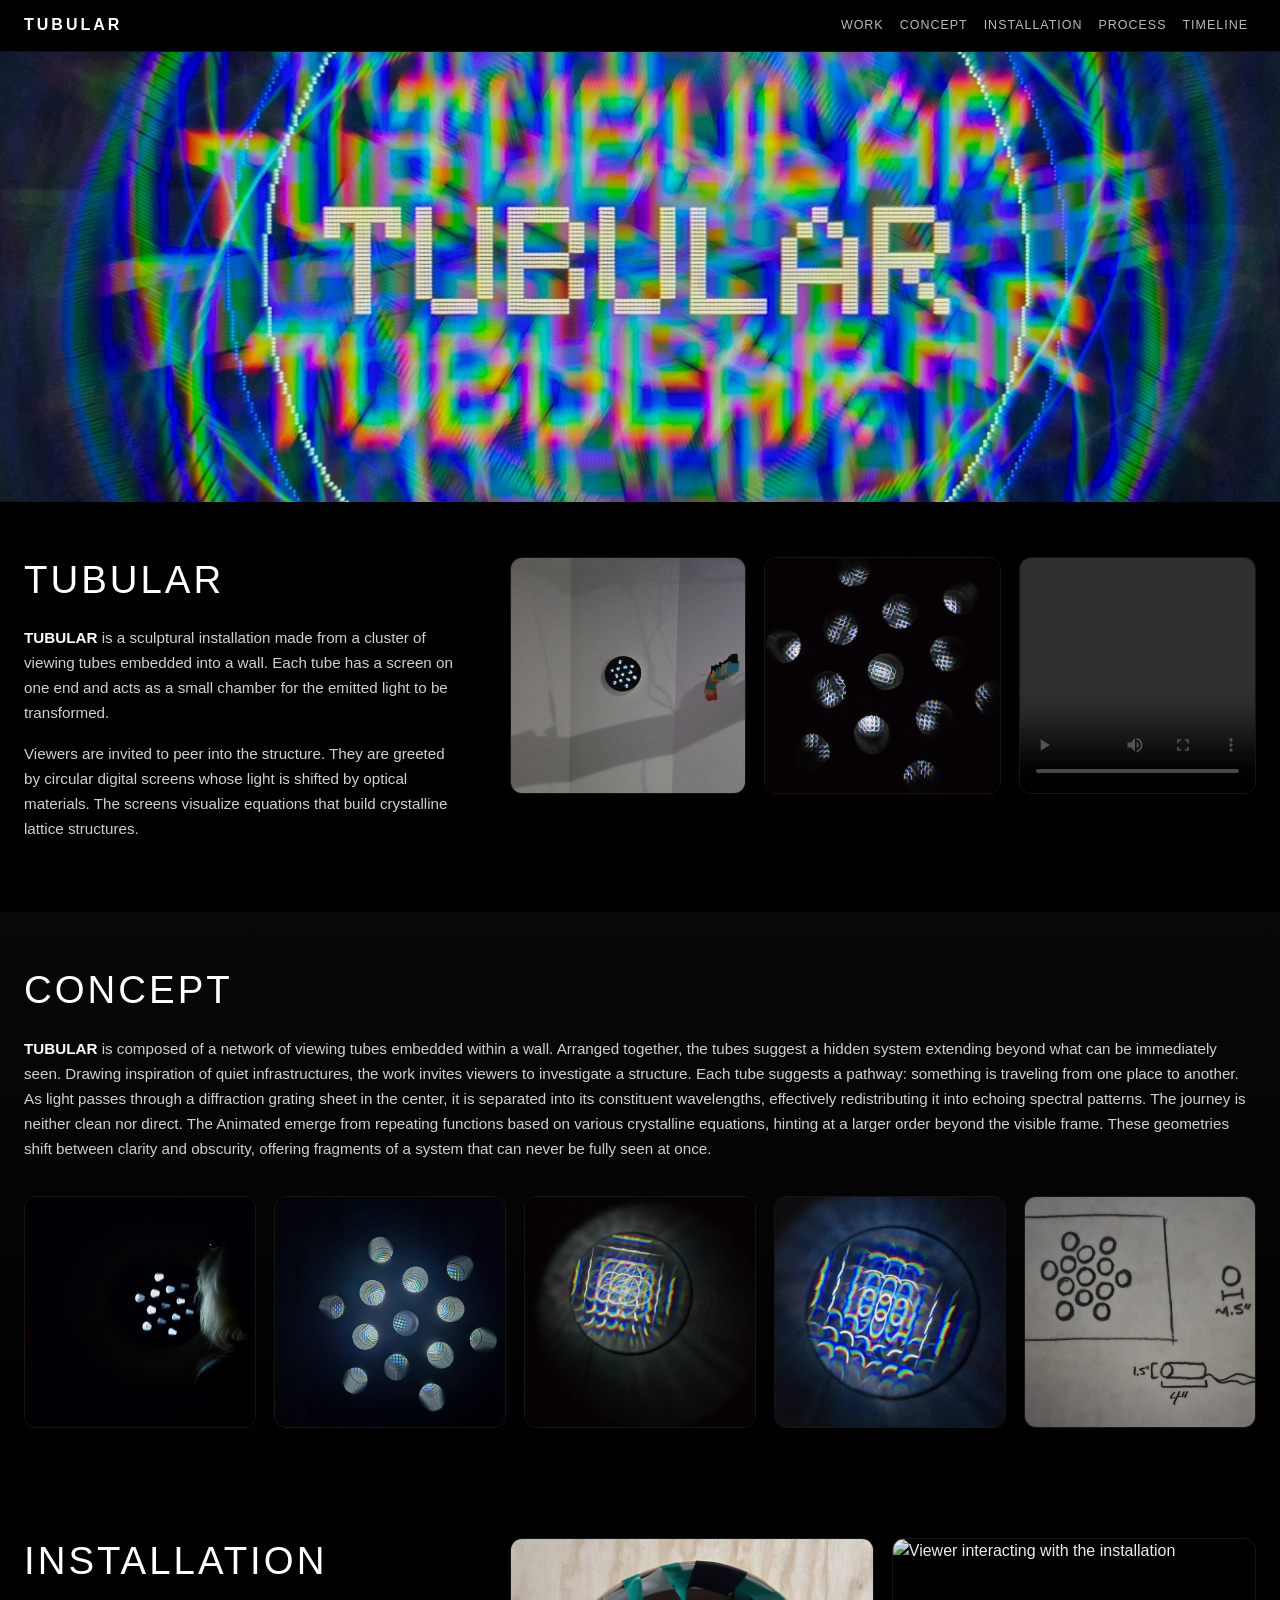
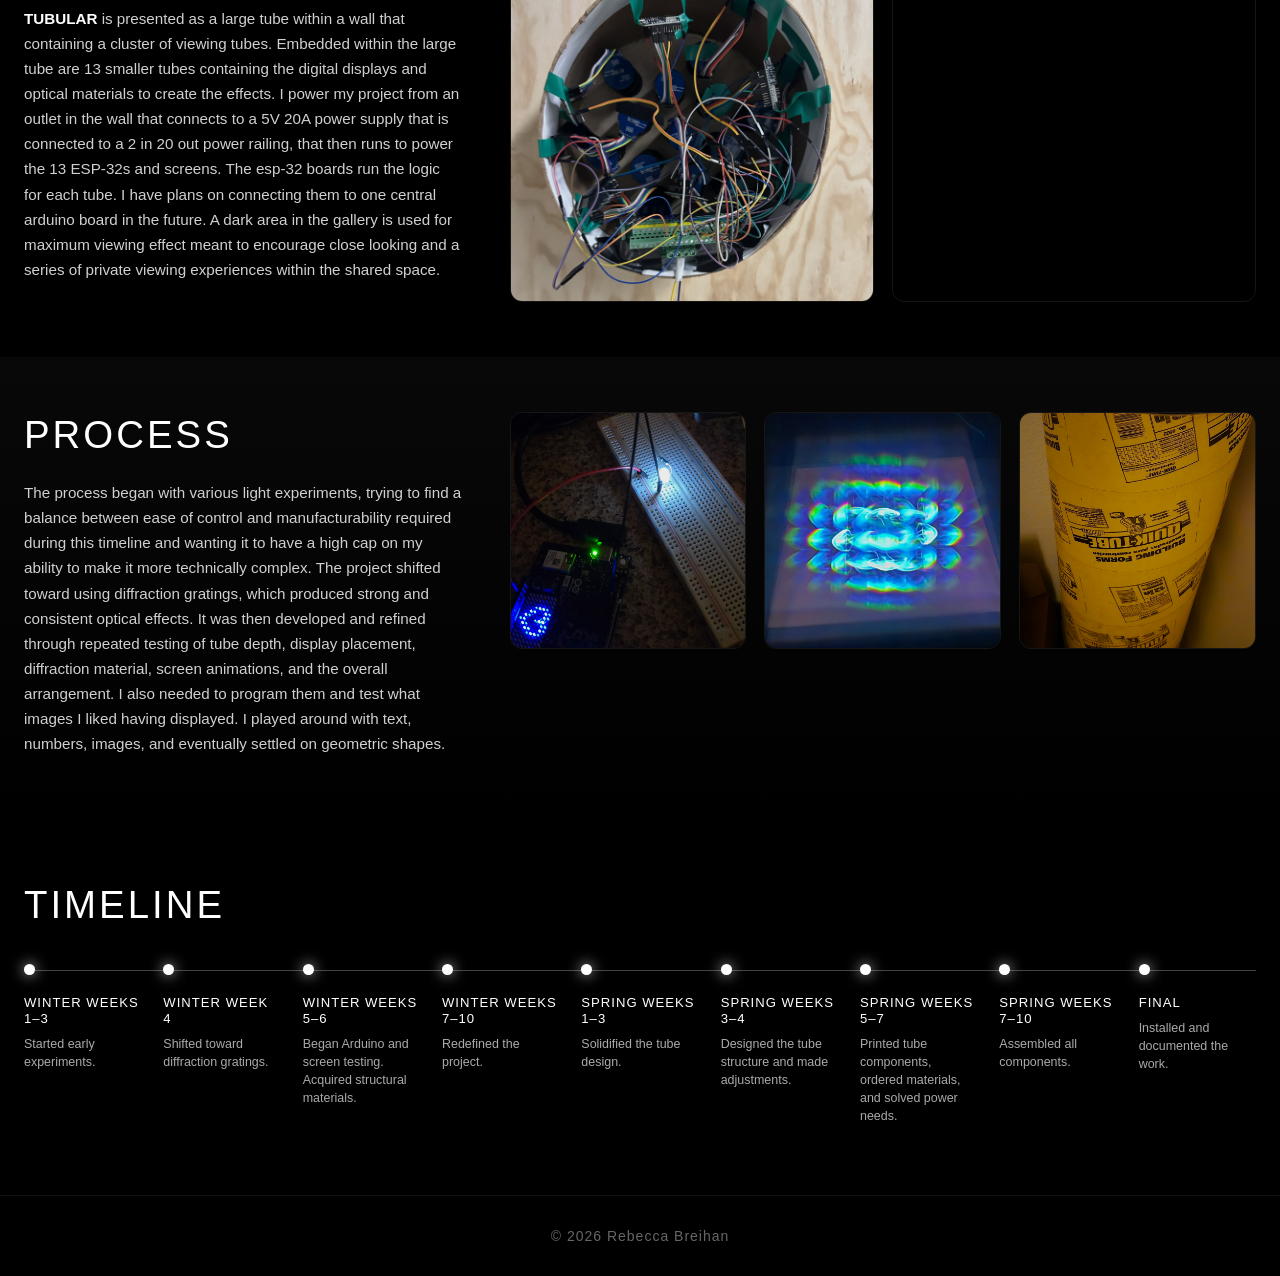
==== commit 6a8d5f7f: "Update index.html" ====
--- a/docs/index.html
+++ b/docs/index.html
@@ -208,4 +208,3 @@
 
 </body>
 </html>
-```
